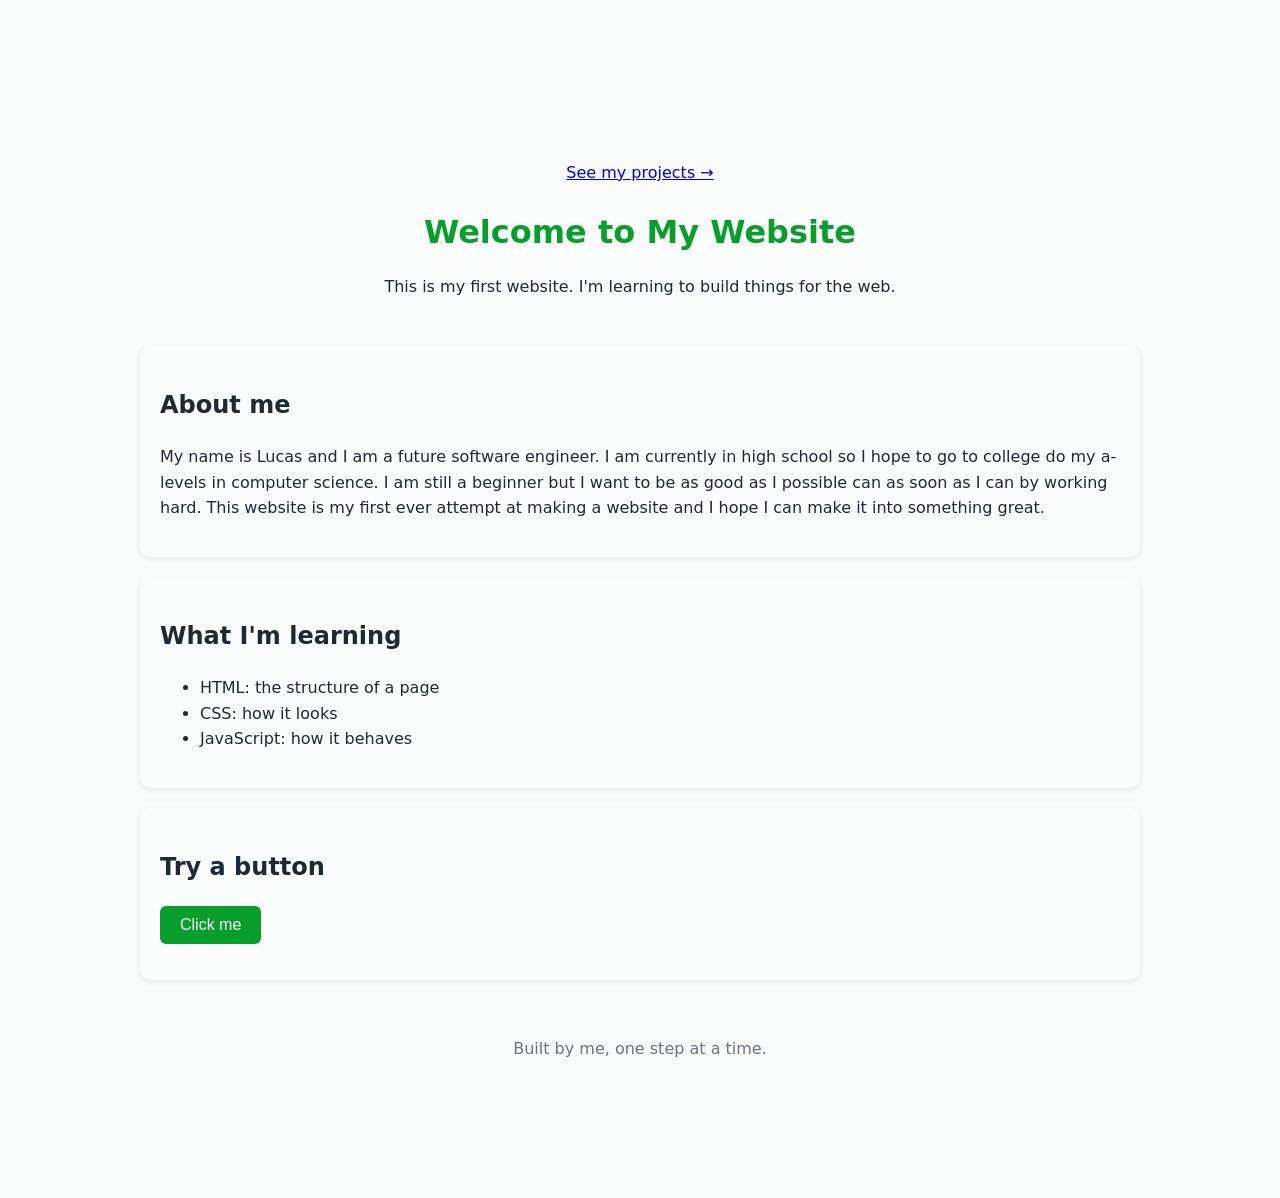
==== index.html @ 9f9c3a3d "Add files via upload" ====
<!DOCTYPE html>
<!-- HTML is the STRUCTURE of your page: the headings, paragraphs, buttons and so on. -->
<html lang="en">
<head>
  <meta charset="UTF-8">
  <meta name="viewport" content="width=device-width, initial-scale=1.0">
  <!-- The title appears in the browser tab -->
  <title>My First Website</title>
  <!-- This line connects your CSS file (the styling) -->
  <link rel="stylesheet" href="style.css">
</head>
<body>

  <header>
    <a href="projects.html">See my projects →</a>
    <h1>Welcome to My Website</h1>
    <p>This is my first website. I'm learning to build things for the web.</p>
  </header>

  <main>
    <section>
      <h2>About me</h2>
      <!-- TASK 1: Replace this text with a few sentences about yourself -->
      <p>My name is Lucas and I am a future software engineer.
        I am currently in high school so I hope to go to college do my a-levels in computer science.
        I am still a beginner but I want to be as good as I possible can as soon as I can by working hard.
        This website is my first ever attempt at making a website and I hope I can make it into something great.
      </p>
    </section>

    <section>
      <h2>What I'm learning</h2>
      <ul>
        <li>HTML: the structure of a page</li>
        <li>CSS: how it looks</li>
        <li>JavaScript: how it behaves</li>
      </ul>
    </section>

    <section>
      <h2>Try a button</h2>
      <!-- The id lets our JavaScript find this button and the message below it -->
      <button id="magic-button">Click me</button>
      <p id="message"></p>
    </section>
  </main>

  <footer>
    <p>Built by me, one step at a time.</p>
  </footer>

  <!-- This line connects your JavaScript file. It goes at the bottom so the page loads first. -->
  <script src="script.js"></script>
</body>
</html>
---- style.css ----
/* CSS is the LOOK of your page: colours, fonts, spacing and layout. */

/* :root lets us store colours in named variables, so we can change them in one place */
:root {
  --background: #fafcfc;
  --text: #1f2933;
  --accent: #099d2c;   /* TASK 2: change this to any colour you like, e.g. #e11d48 */
  --card: #ffffff1f;
}

/* Styles for the whole page */
body {
  font-family: system-ui, -apple-system, "Segoe UI", sans-serif;
  background-color: var(--background);
  color: var(--text);
  max-width: 1000px;       /* keeps the text from stretching too wide */
  margin: 0 auto;         /* centres the page horizontally */
  padding: 100px;
  line-height: 1.6;       /* space between lines of text */
}

header {
  text-align: center;
  padding: 60px 0 30px;
}

h1 {
  color: var(--accent);
  margin-bottom: 8px;
}

/* Each section becomes a white "card" */
section {
  background-color: var(--card);
  padding: 20px;
  margin-bottom: 20px;
  border-radius: 10px;
  box-shadow: 0 2px 6px rgba(0, 0, 0, 0.08);
}

button {
  background-color: var(--accent);
  color: white;
  border: none;
  padding: 10px 20px;
  font-size: 1rem;
  border-radius: 6px;
  cursor: pointer;
}

/* :hover applies when the mouse is over the button */
button:hover {
  opacity: 0.85;
}

footer {
  text-align: center;
  color: #6b7280;
  padding: 20px 0;
}
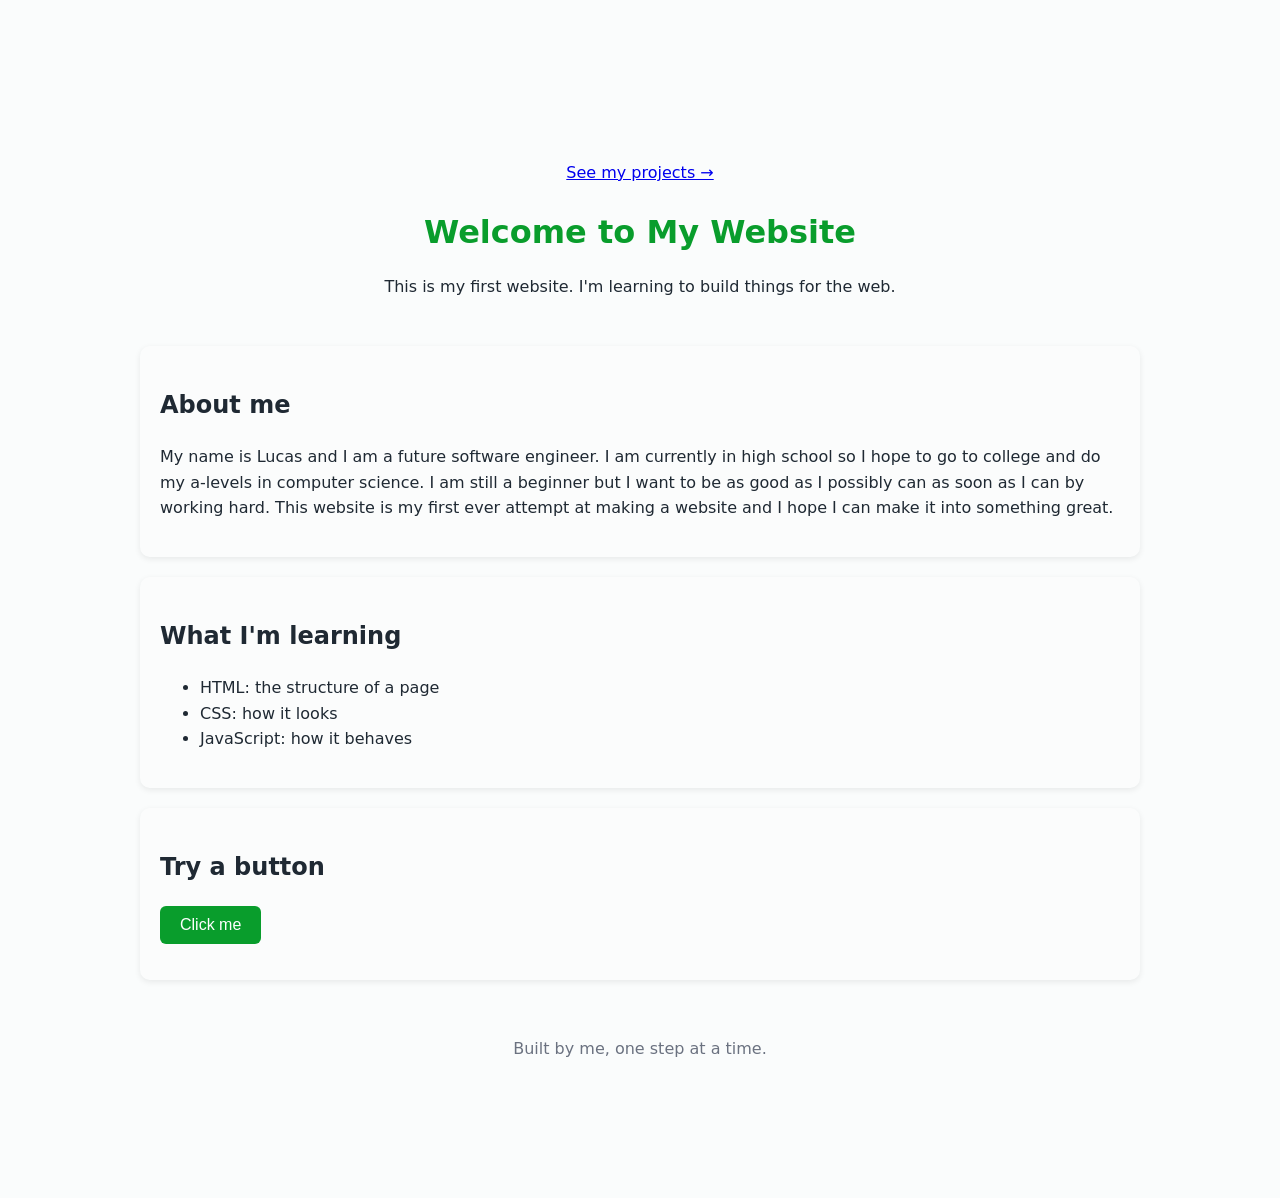
==== commit 7de65931: "Fix grammar in personal introduction paragraph" ====
--- a/index.html
+++ b/index.html
@@ -22,8 +22,8 @@
       <h2>About me</h2>
       <!-- TASK 1: Replace this text with a few sentences about yourself -->
       <p>My name is Lucas and I am a future software engineer.
-        I am currently in high school so I hope to go to college do my a-levels in computer science.
-        I am still a beginner but I want to be as good as I possible can as soon as I can by working hard.
+        I am currently in high school so I hope to go to college and do my a-levels in computer science.
+        I am still a beginner but I want to be as good as I possibly can as soon as I can by working hard.
         This website is my first ever attempt at making a website and I hope I can make it into something great.
       </p>
     </section>
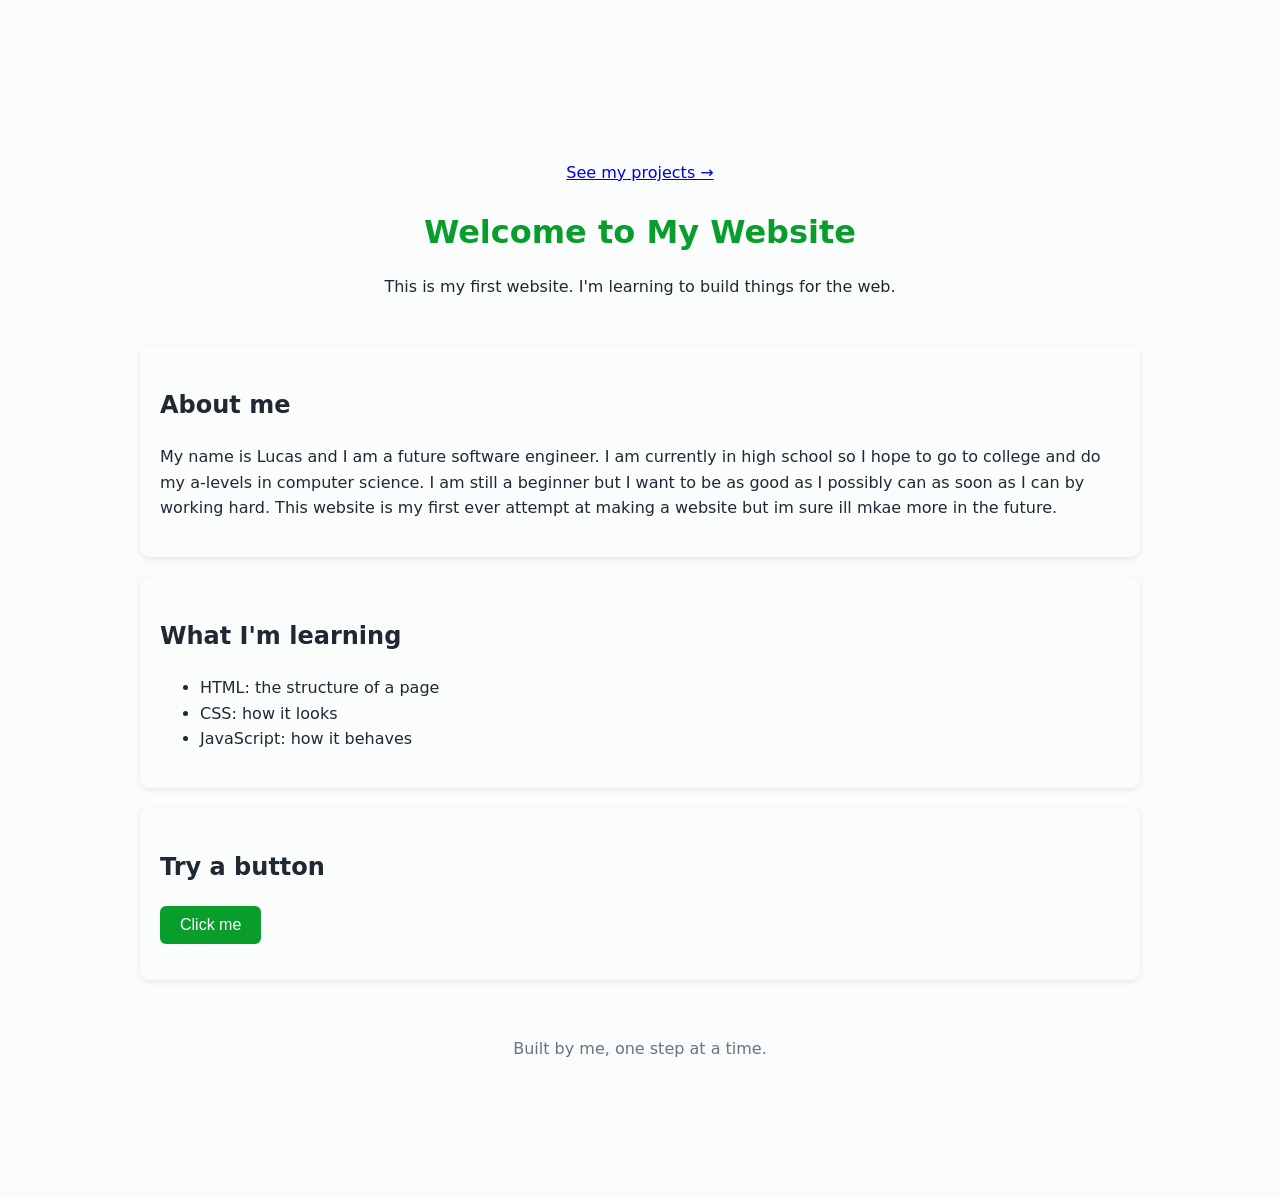
==== commit 3f4a0c3a: "Update personal introduction in index.html" ====
--- a/index.html
+++ b/index.html
@@ -24,7 +24,7 @@
       <p>My name is Lucas and I am a future software engineer.
         I am currently in high school so I hope to go to college and do my a-levels in computer science.
         I am still a beginner but I want to be as good as I possibly can as soon as I can by working hard.
-        This website is my first ever attempt at making a website and I hope I can make it into something great.
+        This website is my first ever attempt at making a website but im sure ill mkae more in the future.
       </p>
     </section>
 
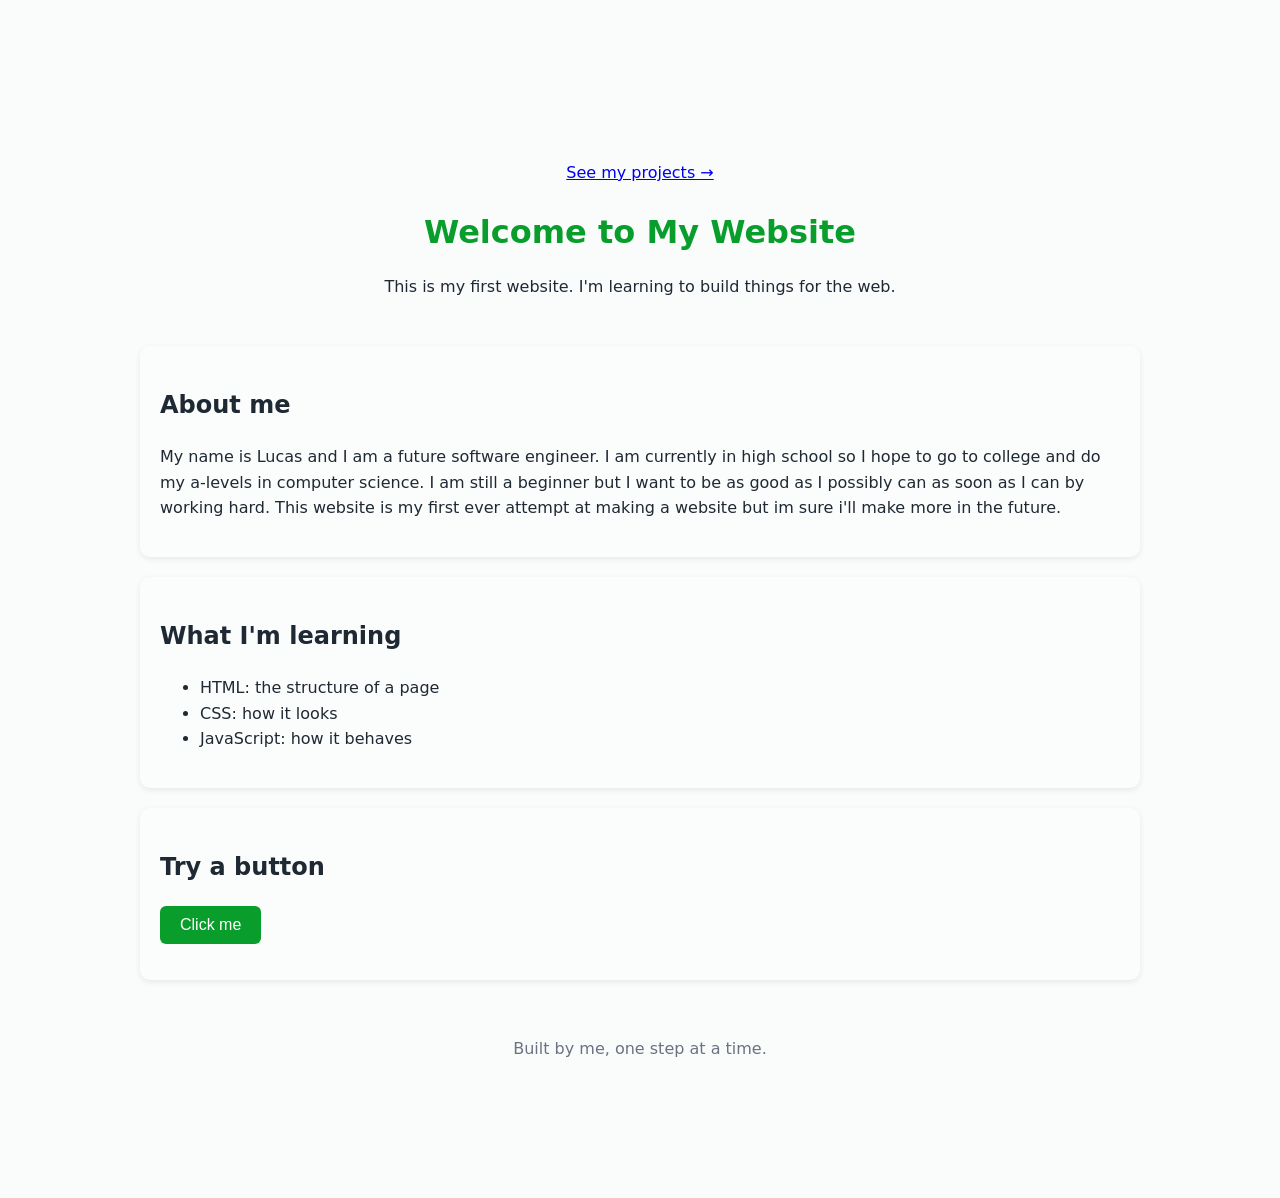
==== commit 54c52f60: "Fix typos in personal introduction paragraph" ====
--- a/index.html
+++ b/index.html
@@ -24,7 +24,7 @@
       <p>My name is Lucas and I am a future software engineer.
         I am currently in high school so I hope to go to college and do my a-levels in computer science.
         I am still a beginner but I want to be as good as I possibly can as soon as I can by working hard.
-        This website is my first ever attempt at making a website but im sure ill mkae more in the future.
+        This website is my first ever attempt at making a website but im sure i'll make more in the future.
       </p>
     </section>
 
